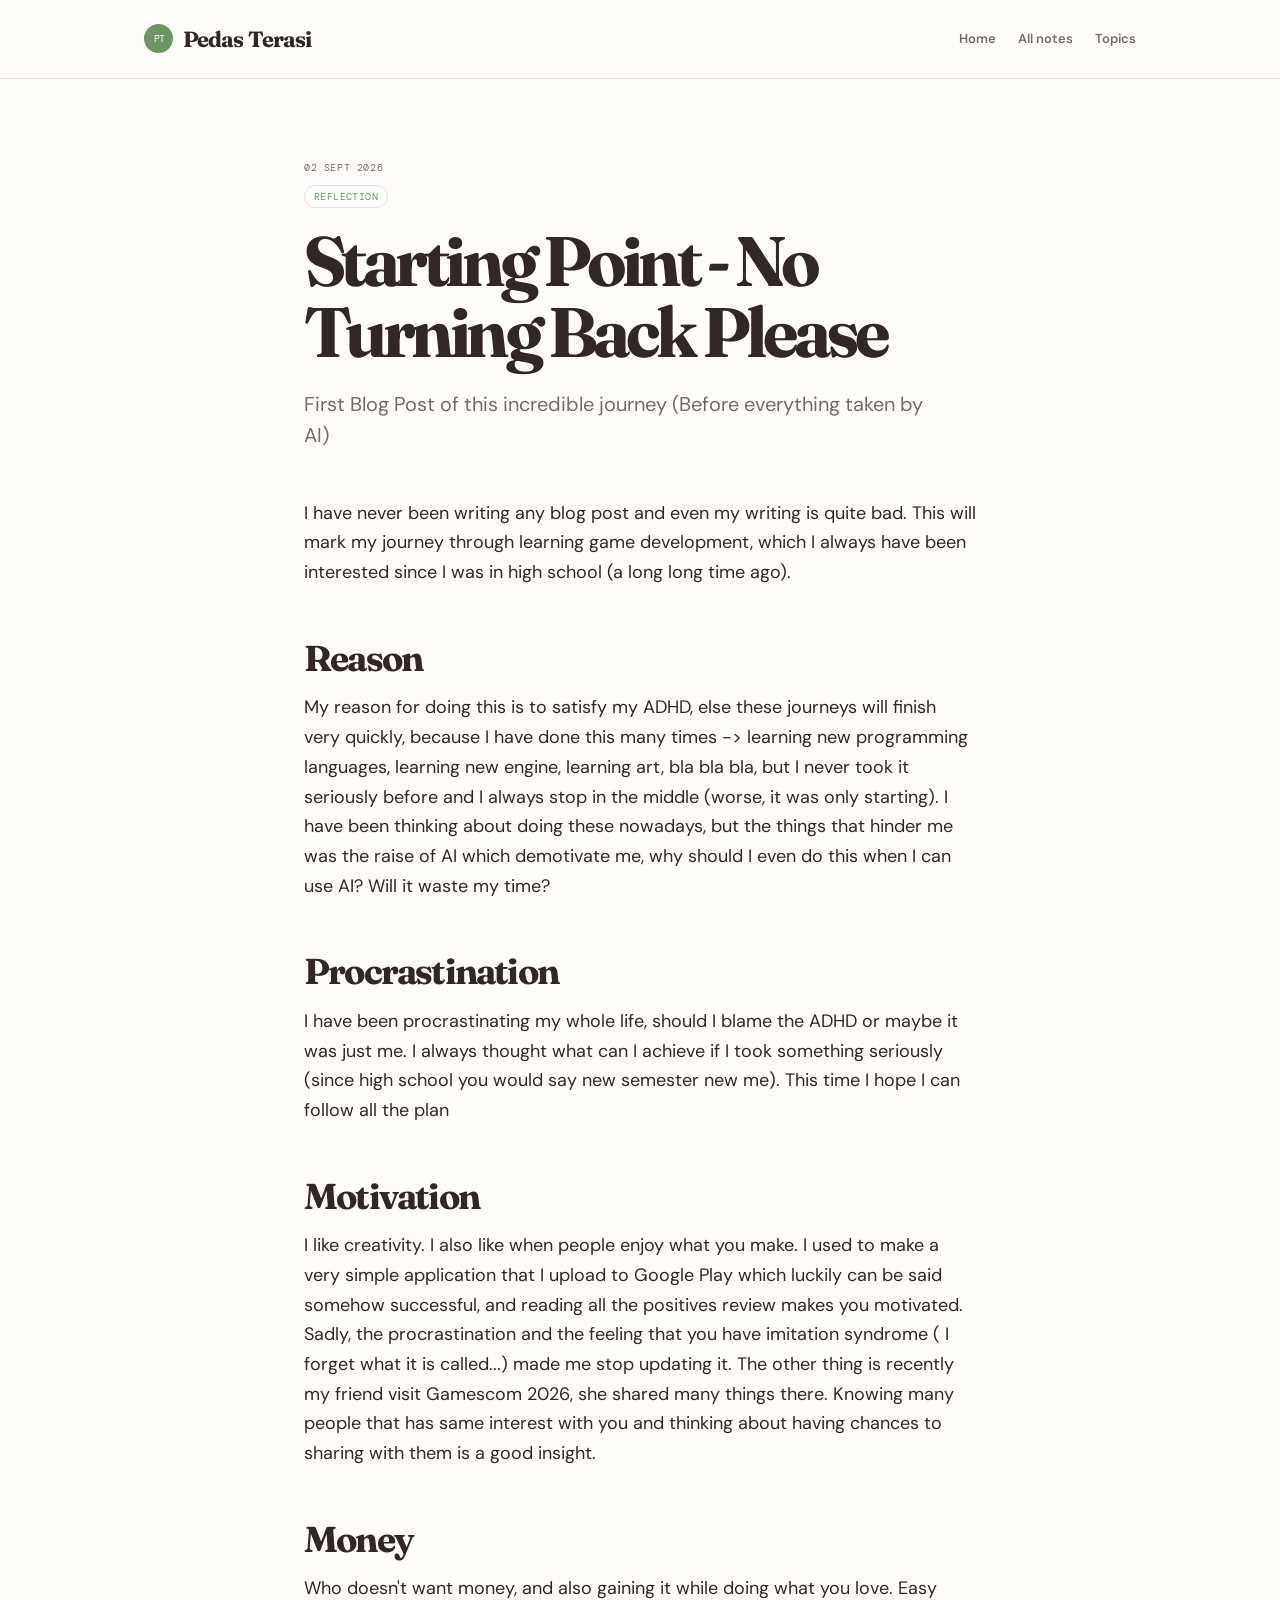
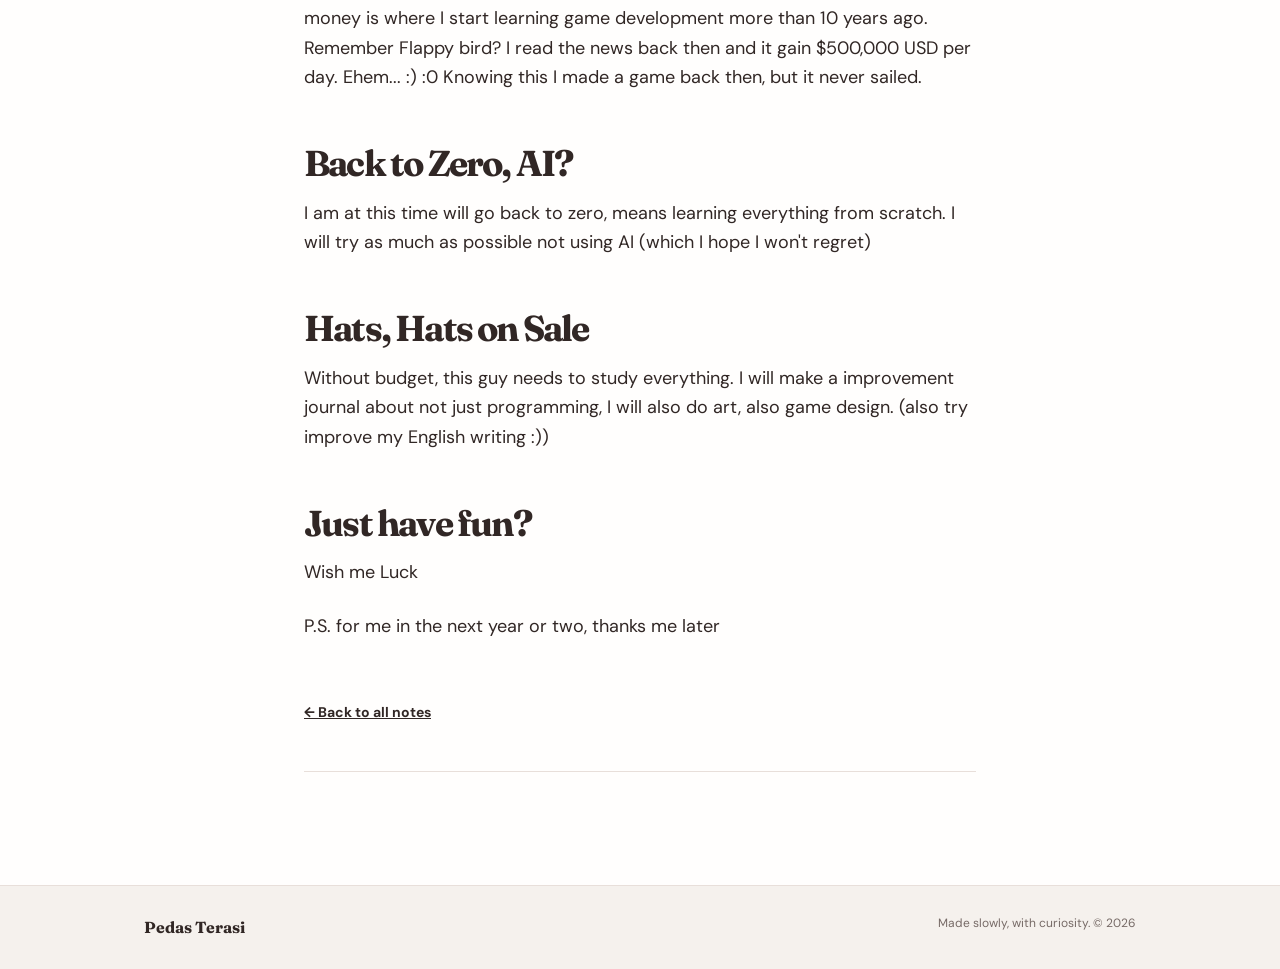
==== posts/starting-point-no-turning-back-please.html @ a5ec2620 "First update" ====
<!doctype html><html lang="en"><head><meta charset="UTF-8"><meta name="viewport" content="width=device-width,initial-scale=1.0"><title>Starting Point - No Turning Back Please — Pedas Terasi</title><link rel="preconnect" href="https://fonts.googleapis.com"><link rel="preconnect" href="https://fonts.gstatic.com" crossorigin><link href="https://fonts.googleapis.com/css2?family=DM+Mono:wght@400;500&family=DM+Sans:opsz,wght@9..40,400;9..40,500;9..40,600;9..40,700&family=Fraunces:opsz,wght@9..144,600;9..144,700&display=swap" rel="stylesheet"><link rel="stylesheet" href="../style.css"></head><body class="post-page"><a class="skip-link" href="#article">Skip to note</a><header class="site-header"><div class="shell header-inner"><a class="brand" href="../"><span class="brand-mark">PT</span><span>Pedas Terasi</span></a><nav class="site-nav" aria-label="Main navigation"><a href="../">Home</a><a href="../#notes">All notes</a><a href="../#topics">Topics</a></nav></div></header><main><header class="post-header"><p class="post-meta"><time datetime="2026-09-02">02 Sept 2026</time></p><div class="post-tags post-header-tags"><span>REFLECTION</span></div><h1>Starting Point - No Turning Back Please</h1><p class="post-deck">First Blog Post of this incredible journey (Before everything taken by AI)</p></header><article class="article" id="article"><p>I have never been writing any blog post and even my writing is quite bad.
This will mark my journey through learning game development, which I always have been interested since I was in high school (a long long time ago).</p><h2>Reason</h2><p>My reason for doing this is to satisfy my ADHD, else these journeys will finish very quickly, because I have done this many times -&gt; learning new programming languages, learning new engine, learning art, bla bla bla, but I never took it seriously before and I always stop in the middle (worse, it was only starting).
I have been thinking about doing these nowadays, but the things that hinder me was the raise of AI which demotivate me, why should I even do this when I can use AI? Will it waste my time?</p><h2>Procrastination</h2><p>I have been procrastinating my whole life, should I blame the ADHD or maybe it was just me. I always thought what can I achieve if I took something seriously (since high school you would say new semester new me). This time I hope I can follow all the plan</p><h2>Motivation</h2><p>I like creativity. I also like when people enjoy what you make. I used to make a very simple application that I upload to Google Play which luckily can be said somehow successful, and reading all the positives review makes you motivated. Sadly, the procrastination and the feeling that you have imitation syndrome ( I forget what it is called...) made me stop updating it. 
The other thing is recently my friend visit Gamescom 2026, she shared many things there. Knowing many people that has same interest with you and thinking about having chances to sharing with them is a good insight.</p><h2>Money</h2><p>Who doesn't want money, and also gaining it while doing what you love. Easy money is where I start learning game development more than 10 years ago. Remember Flappy bird? I read the news back then and it gain $500,000 USD per day. Ehem... :)   :0
Knowing this I made a game back then, but it never sailed.</p><h2>Back to Zero, AI?</h2><p>I am at this time will go back to zero, means learning everything from scratch.
I will try as much as possible not using AI (which I hope I won't regret)</p><h2>Hats, Hats on Sale</h2><p>Without budget, this guy needs to study everything. I will make a improvement journal about not just programming, I will also do art, also game design. (also try improve my English writing :))</p><h2>Just have fun?</h2><p>Wish me Luck</p><p>P.S. for me in the next year or two, thanks me later</p><a class="back-link" href="../">← Back to all notes</a><nav class="post-navigation" aria-label="More notes"><span class="nav-placeholder"></span><span class="nav-placeholder"></span></nav></article></main><footer class="site-footer"><div class="shell footer-inner"><p>Pedas Terasi</p><p>Made slowly, with curiosity. © 2026</p></div></footer></body></html>
---- style.css ----
:root {
    --ink: #312725;
    --soft: #766a66;
    --paper: #fffefd;
    --paper-dark: #f5f1ed;
    --leaf: #6d9563;
    --peach: #c93d34;
    --yellow: #eee3d6;
    --line: #e8dfda;
    --serif: "Fraunces",Georgia,serif;
    --sans: "DM Sans",Arial,sans-serif;
    --mono: "DM Mono",monospace
}

* {
    box-sizing: border-box
}

html {
    scroll-behavior: smooth
}

body {
    margin: 0;
    background: var(--paper);
    color: var(--ink);
    font-family: var(--sans);
    font-size: 16px;
    line-height: 1.65
}

.shell {
    width: min(1040px,100%);
    margin: 0 auto;
    padding-inline: 24px
}

a {
    color: inherit
}

.site-header {
    border-bottom: 1px solid var(--line)
}

.header-inner {
    min-height: 78px;
    display: flex;
    align-items: center;
    justify-content: space-between;
    gap: 22px
}

.brand {
    display: flex;
    align-items: center;
    gap: 10px;
    font-family: var(--serif);
    font-size: 22px;
    font-weight: 700;
    letter-spacing: -.04em;
    text-decoration: none
}

.brand-mark {
    display: grid;
    place-items: center;
    width: 29px;
    height: 29px;
    border-radius: 50%;
    background: var(--leaf);
    color: #fff;
    font: 10px var(--mono);
    letter-spacing: -.1em
}

.header-note {
    margin: 0;
    color: var(--soft);
    font-size: 13px
}

.welcome {
    max-width: 700px;
    padding: 88px 0 70px
}

.eyebrow {
    margin: 0 0 15px;
    color: var(--leaf);
    font: 11px var(--mono);
    letter-spacing: .1em;
    text-transform: uppercase
}

.welcome h1 {
    margin: 0 0 21px;
    font-family: var(--serif);
    font-size: clamp(40px,6.6vw,68px);
    font-weight: 700;
    letter-spacing: -.065em;
    line-height: 1.01
}

.welcome > p:last-child {
    max-width: 560px;
    margin: 0;
    color: var(--soft);
    font-size: 19px
}

.post-list {
    padding-bottom: 90px
}

.list-heading {
    display: flex;
    align-items: baseline;
    justify-content: space-between;
    margin-bottom: 22px;
    padding-bottom: 14px;
    border-bottom: 1px solid var(--ink)
}

    .list-heading h2 {
        margin: 0;
        font-family: var(--serif);
        font-size: 27px;
        letter-spacing: -.04em
    }

    .list-heading span {
        color: var(--soft);
        font: 11px var(--mono)
    }

.post-card {
    display: grid;
    grid-template-columns: 220px 1fr;
    gap: 29px;
    padding: 26px 0;
    border-bottom: 1px solid var(--line)
}

    .post-card.featured {
        grid-template-columns: 320px 1fr;
        padding-top: 0
    }

.post-cover {
    position: relative;
    display: block;
    min-height: 145px;
    overflow: hidden;
    border-radius: 3px;
    text-decoration: none
}

.post-card.featured .post-cover {
    min-height: 205px
}

.post-cover::before, .post-cover::after {
    position: absolute;
    content: ""
}

.cover-one {
    background: #edf3e9
}

    .cover-one::before {
        top: 28px;
        left: 50%;
        width: 100px;
        height: 100px;
        border-radius: 50%;
        background: var(--peach);
        transform: translateX(-50%)
    }

    .cover-one::after {
        right: -20px;
        bottom: -35px;
        left: -20px;
        height: 105px;
        border-radius: 50% 50% 0 0;
        background: var(--leaf);
        transform: rotate(-4deg)
    }

.cover-two {
    background: #f8e8e4
}

    .cover-two::before {
        top: 28px;
        left: 34px;
        width: 150px;
        height: 95px;
        border: 2px solid var(--ink);
        border-radius: 4px;
        background: var(--paper);
        box-shadow: 8px 8px 0 rgba(40,58,53,.2);
        transform: rotate(-5deg)
    }

    .cover-two::after {
        top: 53px;
        left: 62px;
        width: 96px;
        height: 4px;
        background: var(--peach);
        box-shadow: 0 17px 0 var(--leaf),0 34px 0 var(--yellow)
    }

.cover-three {
    background: #f2d5cf
}

    .cover-three::before {
        bottom: -22px;
        left: 23px;
        width: 74px;
        height: 145px;
        border: 3px solid var(--ink);
        border-radius: 46px 46px 0 0;
        background: #fffefd;
        transform: rotate(22deg)
    }

    .cover-three::after {
        right: 34px;
        bottom: 37px;
        width: 49px;
        height: 49px;
        border: 3px solid var(--ink);
        border-radius: 50%;
        background: var(--yellow);
        box-shadow: -83px -49px 0 -16px var(--leaf)
    }

.cover-four {
    background: #e5eee0
}

    .cover-four::before {
        top: 26px;
        left: 50%;
        width: 90px;
        height: 90px;
        border: 3px solid var(--ink);
        border-radius: 50%;
        background: var(--paper);
        transform: translateX(-50%)
    }

    .cover-four::after {
        top: 68px;
        left: 50%;
        width: 72px;
        height: 3px;
        background: var(--ink);
        box-shadow: 0 13px 0 var(--ink);
        transform: translateX(-50%)
    }

.post-copy {
    align-self: center
}

.post-meta {
    margin: 0 0 8px;
    color: var(--soft);
    font: 10px var(--mono);
    letter-spacing: .06em;
    text-transform: uppercase
}

    .post-meta span {
        margin: 0 5px;
        color: var(--peach)
    }

.post-copy h3 {
    max-width: 610px;
    margin: 0 0 10px;
    font-family: var(--serif);
    font-size: clamp(25px,3vw,35px);
    letter-spacing: -.05em;
    line-height: 1.07
}

    .post-copy h3 a {
        text-decoration: none
    }

        .post-copy h3 a:hover {
            color: var(--leaf)
        }

.post-copy > p:not(.post-meta) {
    max-width: 600px;
    margin: 0 0 13px;
    color: var(--soft);
    font-size: 15px
}

.read-link {
    font-size: 13px;
    font-weight: 700;
    text-decoration: none
}

    .read-link span {
        display: inline-block;
        transition: transform .2s
    }

    .read-link:hover span {
        transform: translateX(4px)
    }

.site-footer {
    padding: 28px 0;
    border-top: 1px solid var(--line);
    background: var(--paper-dark)
}

.footer-inner {
    display: flex;
    justify-content: space-between;
    gap: 20px;
    color: var(--soft);
    font-size: 12px
}

    .footer-inner p {
        margin: 0
    }

        .footer-inner p:first-child {
            color: var(--ink);
            font-family: var(--serif);
            font-size: 16px;
            font-weight: 700
        }
/* Simple reading pages */ .post-page .site-header {
    background: var(--paper)
}

.post-header {
    max-width: 760px;
    padding: 82px 24px 48px
}

    .post-header h1 {
        margin: 0 0 20px;
        font-family: var(--serif);
        font-size: clamp(45px,6vw,70px);
        letter-spacing: -.065em;
        line-height: 1.02
    }

.post-meta {
    margin-bottom: 16px
}

.post-deck {
    max-width: 620px;
    margin: 0;
    color: var(--soft);
    font-size: 20px;
    line-height: 1.55
}

.article {
    width: min(720px,100%);
    margin: 0 auto;
    padding: 0 24px 90px;
    font-size: 18px
}

    .article p {
        margin: 0 0 24px
    }

    .article h2 {
        margin: 51px 0 15px;
        font-family: var(--serif);
        font-size: 36px;
        letter-spacing: -.05em;
        line-height: 1.1
    }

    .article blockquote {
        margin: 34px 0;
        padding: 20px 24px;
        border-left: 3px solid var(--peach);
        background: var(--paper-dark);
        font-family: var(--serif);
        font-size: 23px;
        font-weight: 600;
        line-height: 1.35
    }

        .article blockquote p {
            margin: 0
        }

    .article ul {
        padding-left: 22px;
        margin-bottom: 25px
    }

    .article li {
        margin: 7px 0
    }

.back-link {
    display: inline-block;
    margin-top: 35px;
    font-size: 14px;
    font-weight: 700
}

.unity-demo {
    margin: 38px 0;
    padding: 14px;
    border: 1px solid var(--line);
    background: var(--paper-dark)
}

    .unity-demo iframe {
        display: block;
        width: 100%;
        height: 340px;
        border: 0
    }

    .unity-demo figcaption {
        padding: 10px 2px 0;
        color: var(--soft);
        font-size: 12px
    }

.skip-link {
    position: absolute;
    left: -999px
}

    .skip-link:focus {
        top: 10px;
        left: 10px;
        z-index: 3;
        padding: 8px;
        background: var(--yellow)
    }

@media(max-width:650px) {
    .shell {
        padding-inline: 18px
    }

    .header-inner {
        min-height: 68px
    }

    .header-note {
        display: none
    }

    .welcome {
        padding: 61px 0 52px
    }

        .welcome > p:last-child {
            font-size: 17px
        }

    .post-card, .post-card.featured {
        grid-template-columns: 1fr;
        gap: 18px;
        padding: 24px 0
    }

        .post-card.featured .post-cover, .post-cover {
            min-height: 185px
        }

    .post-copy h3 {
        font-size: 29px
    }

    .footer-inner {
        flex-direction: column;
        gap: 7px
    }

    .post-header {
        padding: 58px 18px 38px
    }

    .article {
        padding-inline: 18px;
        font-size: 17px
    }

        .article h2 {
            font-size: 32px
        }

    .unity-demo iframe {
        height: 270px
    }
}

.article-link {
    margin: 30px 0 !important
}

    .article-link a {
        display: inline-block;
        padding: 10px 14px;
        border: 1px solid var(--ink);
        background: #fff;
        text-decoration: none;
        font-size: 14px;
        font-weight: 700;
        box-shadow: 3px 3px 0 var(--peach)
    }

        .article-link a:hover {
            transform: translate(2px,2px);
            box-shadow: 1px 1px 0 var(--peach)
        }

.post-tags {
    display: flex;
    flex-wrap: wrap;
    gap: 6px;
    margin: -2px 0 11px
}

    .post-tags span {
        padding: 3px 7px;
        border: 1px solid var(--line);
        border-radius: 999px;
        background: #fff;
        color: var(--leaf);
        font: 9px var(--mono);
        letter-spacing: .04em;
        text-transform: uppercase
    }

.post-header-tags {
    margin: -5px 0 18px
}

    .post-header-tags span {
        padding: 4px 9px;
        font-size: 10px
    }

.site-header {
    position: sticky;
    z-index: 5;
    top: 0;
    background: rgba(255,254,253,.94);
    backdrop-filter: blur(12px)
}

.site-nav {
    display: flex;
    align-items: center;
    gap: 22px
}

    .site-nav a {
        color: var(--soft);
        font-size: 13px;
        font-weight: 600;
        text-decoration: none
    }

        .site-nav a:hover, .site-nav a[aria-current="page"] {
            color: var(--peach)
        }

.topic-section {
    padding: 0 0 35px
}

    .topic-section .eyebrow {
        margin-bottom: 11px
    }

.topic-filters {
    display: flex;
    flex-wrap: wrap;
    gap: 8px
}

    .topic-filters button {
        padding: 7px 11px;
        border: 1px solid var(--line);
        border-radius: 999px;
        background: transparent;
        color: var(--soft);
        font: 11px var(--sans);
        font-weight: 600;
        cursor: pointer;
        transition: background .2s,color .2s,border-color .2s
    }

        .topic-filters button:hover {
            border-color: var(--peach);
            color: var(--peach)
        }

        .topic-filters button.is-active {
            border-color: var(--peach);
            background: var(--peach);
            color: #fff
        }

.empty-state {
    padding: 25px 0;
    color: var(--soft)
}

.post-navigation {
    display: grid;
    grid-template-columns: 1fr 1fr;
    gap: 16px;
    margin-top: 45px;
    padding-top: 23px;
    border-top: 1px solid var(--line)
}

    .post-navigation a {
        display: block;
        font-family: var(--serif);
        font-size: 19px;
        font-weight: 700;
        line-height: 1.2;
        text-decoration: none
    }

        .post-navigation a:last-child {
            text-align: right
        }

        .post-navigation a:hover {
            color: var(--peach)
        }

        .post-navigation a span {
            display: block;
            margin-bottom: 6px;
            color: var(--soft);
            font: 10px var(--mono);
            letter-spacing: .06em;
            text-transform: uppercase
        }

.nav-placeholder {
    display: block
}

@media(max-width:650px) {
    .site-nav {
        gap: 14px
    }

        .site-nav a {
            font-size: 12px
        }

    .post-navigation {
        gap: 10px
    }

        .post-navigation a {
            font-size: 16px
        }
}

.post-cover.is-image {
    background: var(--paper-dark)
}

    .post-cover.is-image::before, .post-cover.is-image::after {
        display: none
    }

    .post-cover.is-image img {
        display: block;
        width: 100%;
        height: 100%;
        object-fit: cover;
        transition: transform .35s ease
    }

    .post-cover.is-image:hover img {
        transform: scale(1.04)
    }

.maker-shell {
    padding-top: 65px;
    padding-bottom: 85px
}

.maker-intro {
    max-width: 690px;
    margin-bottom: 43px
}

    .maker-intro h1 {
        margin: 0 0 15px;
        font-family: var(--serif);
        font-size: clamp(43px,5.8vw,68px);
        letter-spacing: -.065em;
        line-height: 1
    }

    .maker-intro > p:last-child {
        margin: 0;
        color: var(--soft);
        font-size: 17px
    }

    .maker-intro code, .maker-output code {
        font-family: var(--mono);
        font-size: .8em
    }

.maker-layout {
    display: grid;
    grid-template-columns: minmax(0,1fr) minmax(300px,.75fr);
    gap: 36px;
    align-items: start
}

.maker-form {
    display: grid;
    gap: 19px
}

    .maker-form label {
        display: grid;
        gap: 6px;
        color: var(--ink);
        font-size: 14px;
        font-weight: 700
    }

        .maker-form label small {
            color: var(--soft);
            font-size: 11px;
            font-weight: 400;
            line-height: 1.45
        }

    .maker-form input, .maker-form textarea, .maker-form select {
        width: 100%;
        padding: 10px 11px;
        border: 1px solid var(--line);
        border-radius: 2px;
        background: #fff;
        color: var(--ink);
        font: 14px var(--sans);
        font-weight: 400
    }

    .maker-form textarea {
        resize: vertical;
        line-height: 1.55
    }

        .maker-form input:focus, .maker-form textarea:focus, .maker-form select:focus {
            border-color: var(--peach);
            outline: 2px solid rgba(201,61,52,.16)
        }

.form-row {
    display: grid;
    grid-template-columns: 1fr 1fr;
    gap: 15px
}

.optional-fields {
    border-top: 1px solid var(--line);
    border-bottom: 1px solid var(--line);
    color: var(--soft)
}

    .optional-fields summary {
        padding: 12px 0;
        cursor: pointer;
        font-size: 13px;
        font-weight: 700
    }

.details-content {
    display: grid;
    gap: 14px;
    padding: 3px 0 17px
}

.generate-button, .copy-button {
    border: 1px solid var(--ink);
    border-radius: 2px;
    background: var(--peach);
    color: #fff;
    font: 14px var(--sans);
    font-weight: 700;
    cursor: pointer
}

.generate-button {
    justify-self: start;
    padding: 11px 15px;
    box-shadow: 3px 3px 0 var(--ink)
}

    .generate-button:hover {
        transform: translate(2px,2px);
        box-shadow: 1px 1px 0 var(--ink)
    }

.maker-output {
    position: sticky;
    top: 98px;
    padding: 20px;
    border: 1px solid var(--line);
    background: var(--paper-dark)
}

.output-heading {
    display: flex;
    align-items: flex-start;
    justify-content: space-between;
    gap: 12px
}

    .output-heading .eyebrow {
        margin-bottom: 4px
    }

    .output-heading p:last-child {
        margin: 0;
        color: var(--soft);
        font-size: 12px
    }

.copy-button {
    padding: 7px 10px;
    background: var(--leaf);
    font-size: 12px
}

    .copy-button:disabled {
        cursor: not-allowed;
        opacity: .45
    }

.maker-output textarea {
    width: 100%;
    min-height: 490px;
    margin-top: 17px;
    padding: 13px;
    border: 1px solid var(--line);
    background: #fff;
    color: var(--ink);
    font: 11px/1.55 var(--mono);
    resize: vertical
}

.copy-note {
    min-height: 18px;
    margin: 10px 0 0;
    color: var(--soft);
    font-size: 12px;
    line-height: 1.4
}

@media(max-width:800px) {
    .maker-layout {
        grid-template-columns: 1fr
    }

    .maker-output {
        position: static
    }

        .maker-output textarea {
            min-height: 350px
        }
}

@media(max-width:500px) {
    .site-nav .write-link {
        display: none
    }

    .form-row {
        grid-template-columns: 1fr
    }

    .maker-shell {
        padding-top: 49px
    }

    .maker-output {
        padding: 15px
    }
}

.manage-posts {
    grid-column: 1/-1;
    margin-top: 8px;
    padding-top: 32px;
    border-top: 1px solid var(--line)
}

.manage-heading {
    display: flex;
    align-items: end;
    justify-content: space-between;
    gap: 20px;
    margin-bottom: 18px
}

    .manage-heading h2 {
        margin: 0;
        font-family: var(--serif);
        font-size: 28px;
        letter-spacing: -.045em;
        line-height: 1
    }

    .manage-heading .eyebrow {
        margin-bottom: 7px
    }

.manage-item {
    display: flex;
    align-items: center;
    justify-content: space-between;
    gap: 20px;
    padding: 15px 0;
    border-top: 1px solid var(--line)
}

    .manage-item:last-child {
        border-bottom: 1px solid var(--line)
    }

    .manage-item .post-meta {
        margin-bottom: 4px
    }

    .manage-item h3 {
        margin: 0 0 6px;
        font-family: var(--serif);
        font-size: 20px;
        letter-spacing: -.035em;
        line-height: 1.15
    }

    .manage-item .post-tags {
        margin: 0
    }

.manage-item-actions {
    display: flex;
    gap: 8px;
    flex-shrink: 0
}

    .manage-item-actions button, .reset-button, .cancel-button, .download-button {
        padding: 7px 9px;
        border: 1px solid var(--line);
        border-radius: 2px;
        background: #fff;
        color: var(--ink);
        font: 12px var(--sans);
        font-weight: 700;
        cursor: pointer
    }

        .manage-item-actions button:hover, .cancel-button:hover {
            border-color: var(--leaf);
            color: var(--leaf)
        }

        .manage-item-actions button[data-delete]:hover, .reset-button:hover {
            border-color: var(--peach);
            color: var(--peach)
        }

.reset-button {
    font-size: 11px
}

.output-buttons {
    display: flex;
    gap: 7px
}

.download-button {
    background: var(--peach);
    border-color: var(--peach);
    color: #fff
}

.maker-actions {
    display: flex;
    align-items: center;
    gap: 12px
}

@media(max-width:650px) {
    .manage-heading {
        align-items: flex-start;
        flex-direction: column
    }

    .manage-item {
        align-items: flex-start;
        flex-direction: column
    }

    .manage-item-actions {
        width: 100%
    }

        .manage-item-actions button {
            flex: 1
        }
}

@media(min-width:801px) {
    .maker-form {
        grid-column: 1;
        grid-row: 1
    }

    .maker-output {
        grid-column: 2;
        grid-row: 1
    }

    .manage-posts {
        grid-column: 1/-1;
        grid-row: 2
    }
}

.post-picker-row {
    display: flex;
    align-items: end;
    gap: 12px;
    padding: 13px;
    border: 1px solid var(--line);
    background: var(--paper-dark)
}

    .post-picker-row > label {
        flex: 1
    }

.delete-current-button {
    padding: 9px 10px;
    border: 1px solid var(--peach);
    border-radius: 2px;
    background: #fff;
    color: var(--peach);
    font: 12px var(--sans);
    font-weight: 700;
    cursor: pointer;
    white-space: nowrap
}

    .delete-current-button:hover {
        background: var(--peach);
        color: #fff
    }

@media(max-width:500px) {
    .post-picker-row {
        align-items: stretch;
        flex-direction: column
    }

    .delete-current-button {
        width: 100%
    }
}

.body-block-help {
    display: grid;
    gap: 5px;
    padding: 13px 14px;
    border-left: 3px solid var(--leaf);
    background: var(--paper-dark);
    color: var(--soft);
    font-size: 12px;
    line-height: 1.45
}

    .body-block-help strong {
        color: var(--ink)
    }

    .body-block-help code {
        font: 11px var(--mono);
        color: var(--ink)
    }

.article-image {
    margin: 35px 0
}

    .article-image img {
        display: block;
        width: 100%;
        max-height: 600px;
        object-fit: cover;
        border-radius: 2px
    }

    .article-image figcaption {
        margin-top: 8px;
        color: var(--soft);
        font-size: 12px;
        line-height: 1.45
    }

.build-button {
    padding: 7px 10px;
    border: 1px solid var(--ink);
    border-radius: 2px;
    background: var(--ink);
    color: #fff;
    font: 12px var(--sans);
    font-weight: 700;
    cursor: pointer
}

    .build-button:disabled {
        opacity: .5;
        cursor: not-allowed
    }

.build-note {
    margin: 12px 0 0;
    color: var(--soft);
    font-size: 11px;
    line-height: 1.45
}

/* Keep every post title aligned with its reading column */
.post-header {
    width: min(720px,100%);
    max-width: none;
    margin: 0 auto;
    padding: 82px 24px 48px
}

@media(max-width:650px) {
    .post-header {
        padding: 58px 18px 38px
    }
}
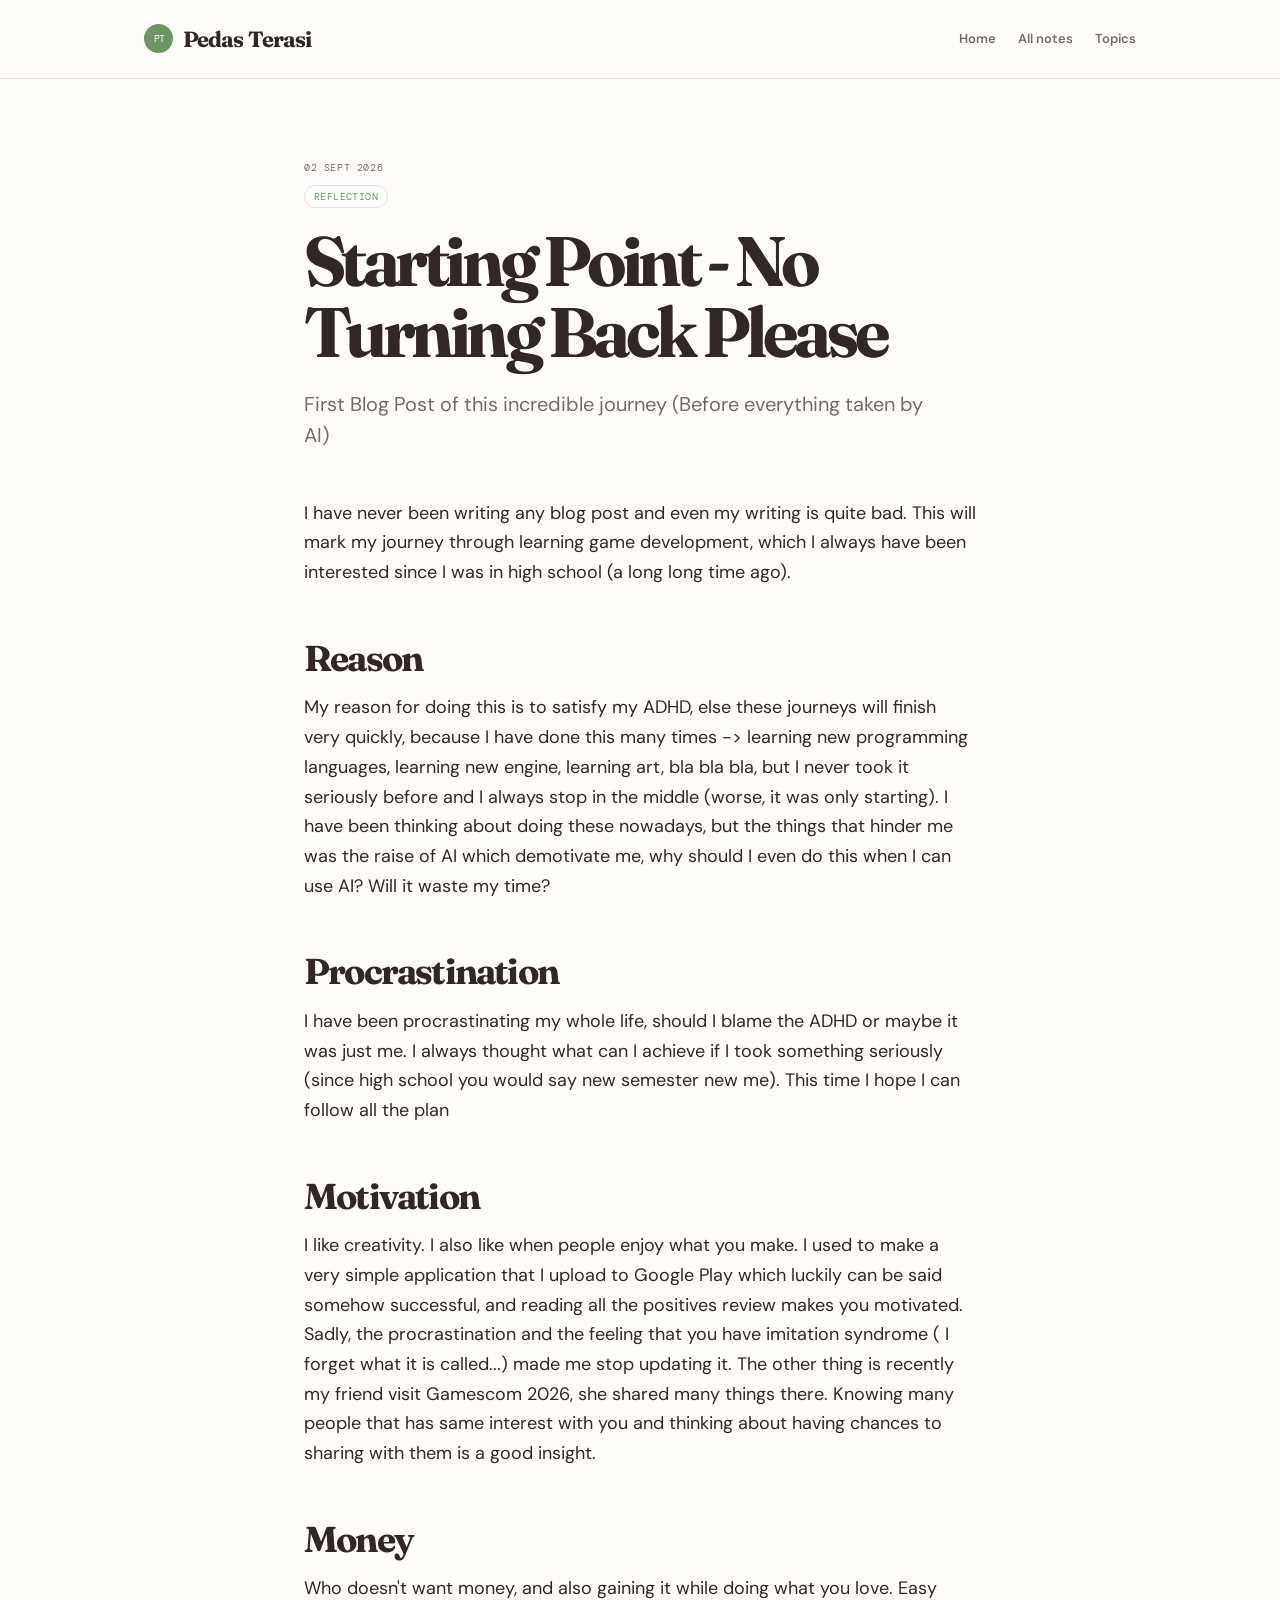
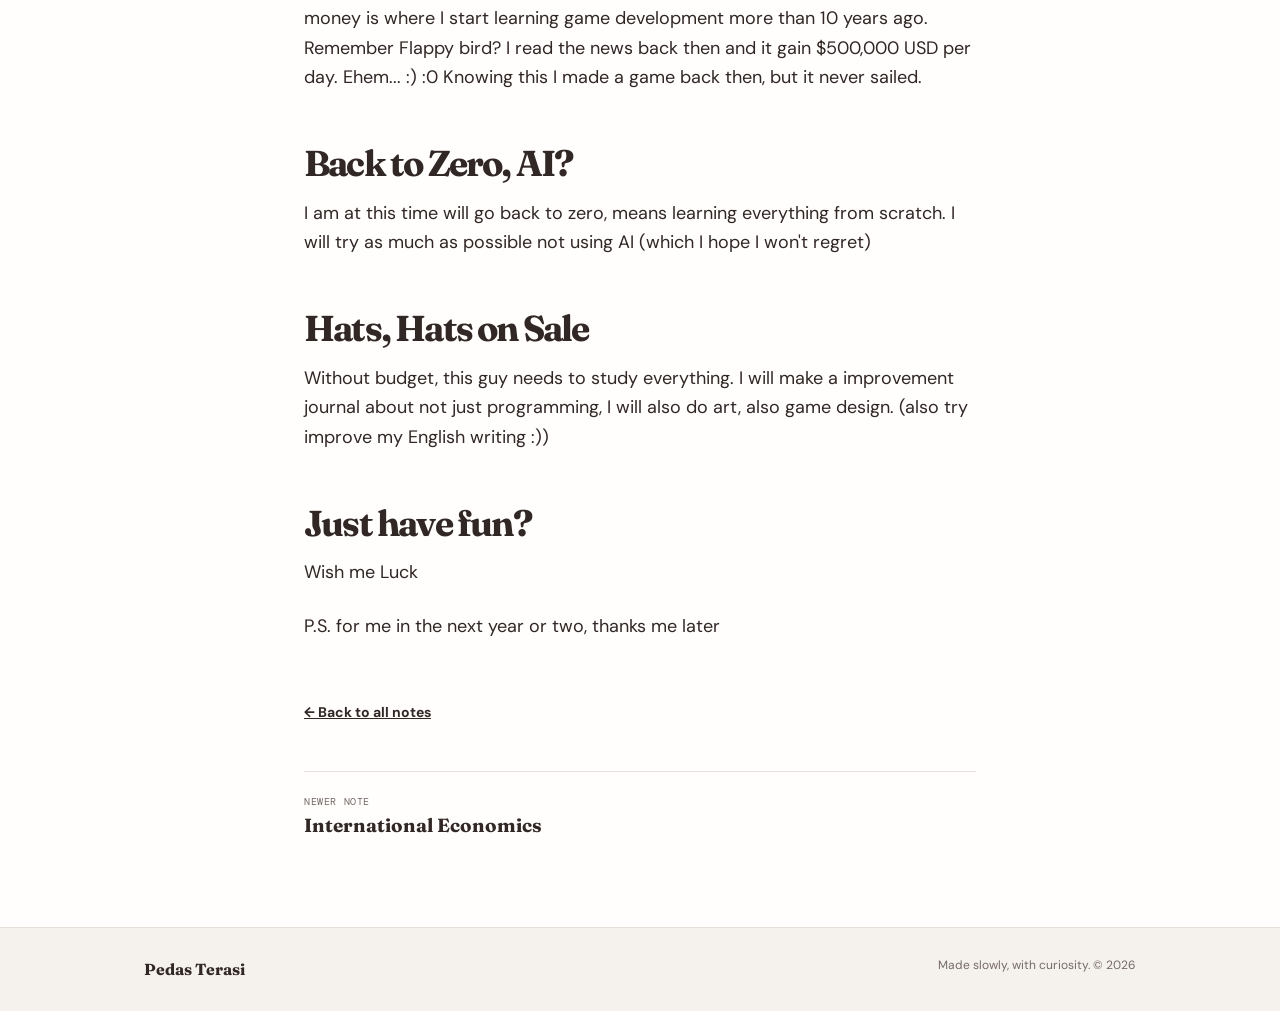
==== commit db378d90: "Second Update" ====
--- a/posts/starting-point-no-turning-back-please.html
+++ b/posts/starting-point-no-turning-back-please.html
@@ -3,4 +3,4 @@
 I have been thinking about doing these nowadays, but the things that hinder me was the raise of AI which demotivate me, why should I even do this when I can use AI? Will it waste my time?</p><h2>Procrastination</h2><p>I have been procrastinating my whole life, should I blame the ADHD or maybe it was just me. I always thought what can I achieve if I took something seriously (since high school you would say new semester new me). This time I hope I can follow all the plan</p><h2>Motivation</h2><p>I like creativity. I also like when people enjoy what you make. I used to make a very simple application that I upload to Google Play which luckily can be said somehow successful, and reading all the positives review makes you motivated. Sadly, the procrastination and the feeling that you have imitation syndrome ( I forget what it is called...) made me stop updating it. 
 The other thing is recently my friend visit Gamescom 2026, she shared many things there. Knowing many people that has same interest with you and thinking about having chances to sharing with them is a good insight.</p><h2>Money</h2><p>Who doesn't want money, and also gaining it while doing what you love. Easy money is where I start learning game development more than 10 years ago. Remember Flappy bird? I read the news back then and it gain $500,000 USD per day. Ehem... :)   :0
 Knowing this I made a game back then, but it never sailed.</p><h2>Back to Zero, AI?</h2><p>I am at this time will go back to zero, means learning everything from scratch.
-I will try as much as possible not using AI (which I hope I won't regret)</p><h2>Hats, Hats on Sale</h2><p>Without budget, this guy needs to study everything. I will make a improvement journal about not just programming, I will also do art, also game design. (also try improve my English writing :))</p><h2>Just have fun?</h2><p>Wish me Luck</p><p>P.S. for me in the next year or two, thanks me later</p><a class="back-link" href="../">← Back to all notes</a><nav class="post-navigation" aria-label="More notes"><span class="nav-placeholder"></span><span class="nav-placeholder"></span></nav></article></main><footer class="site-footer"><div class="shell footer-inner"><p>Pedas Terasi</p><p>Made slowly, with curiosity. © 2026</p></div></footer></body></html>+I will try as much as possible not using AI (which I hope I won't regret)</p><h2>Hats, Hats on Sale</h2><p>Without budget, this guy needs to study everything. I will make a improvement journal about not just programming, I will also do art, also game design. (also try improve my English writing :))</p><h2>Just have fun?</h2><p>Wish me Luck</p><p>P.S. for me in the next year or two, thanks me later</p><a class="back-link" href="../">← Back to all notes</a><nav class="post-navigation" aria-label="More notes"><a href="international-economics.html"><span>Newer note</span>International Economics</a><span class="nav-placeholder"></span></nav></article></main><footer class="site-footer"><div class="shell footer-inner"><p>Pedas Terasi</p><p>Made slowly, with curiosity. © 2026</p></div></footer></body></html>
